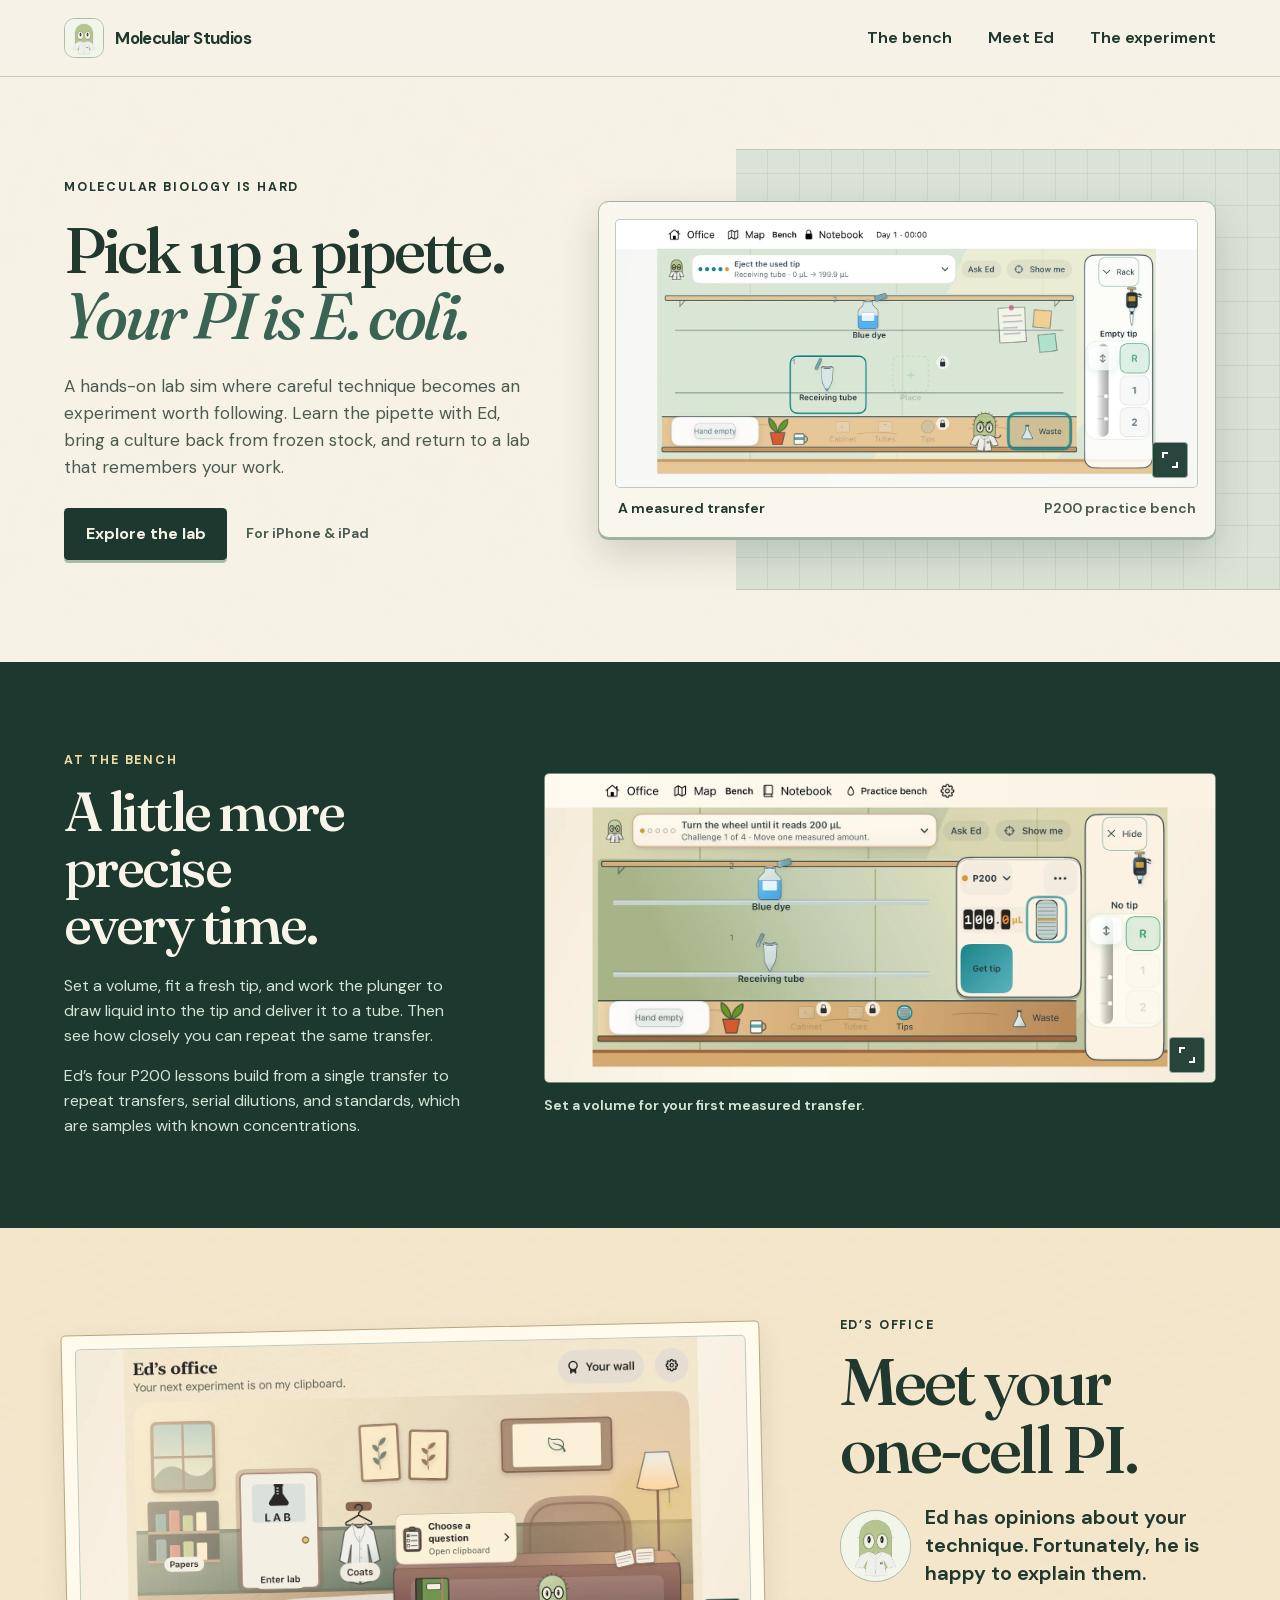
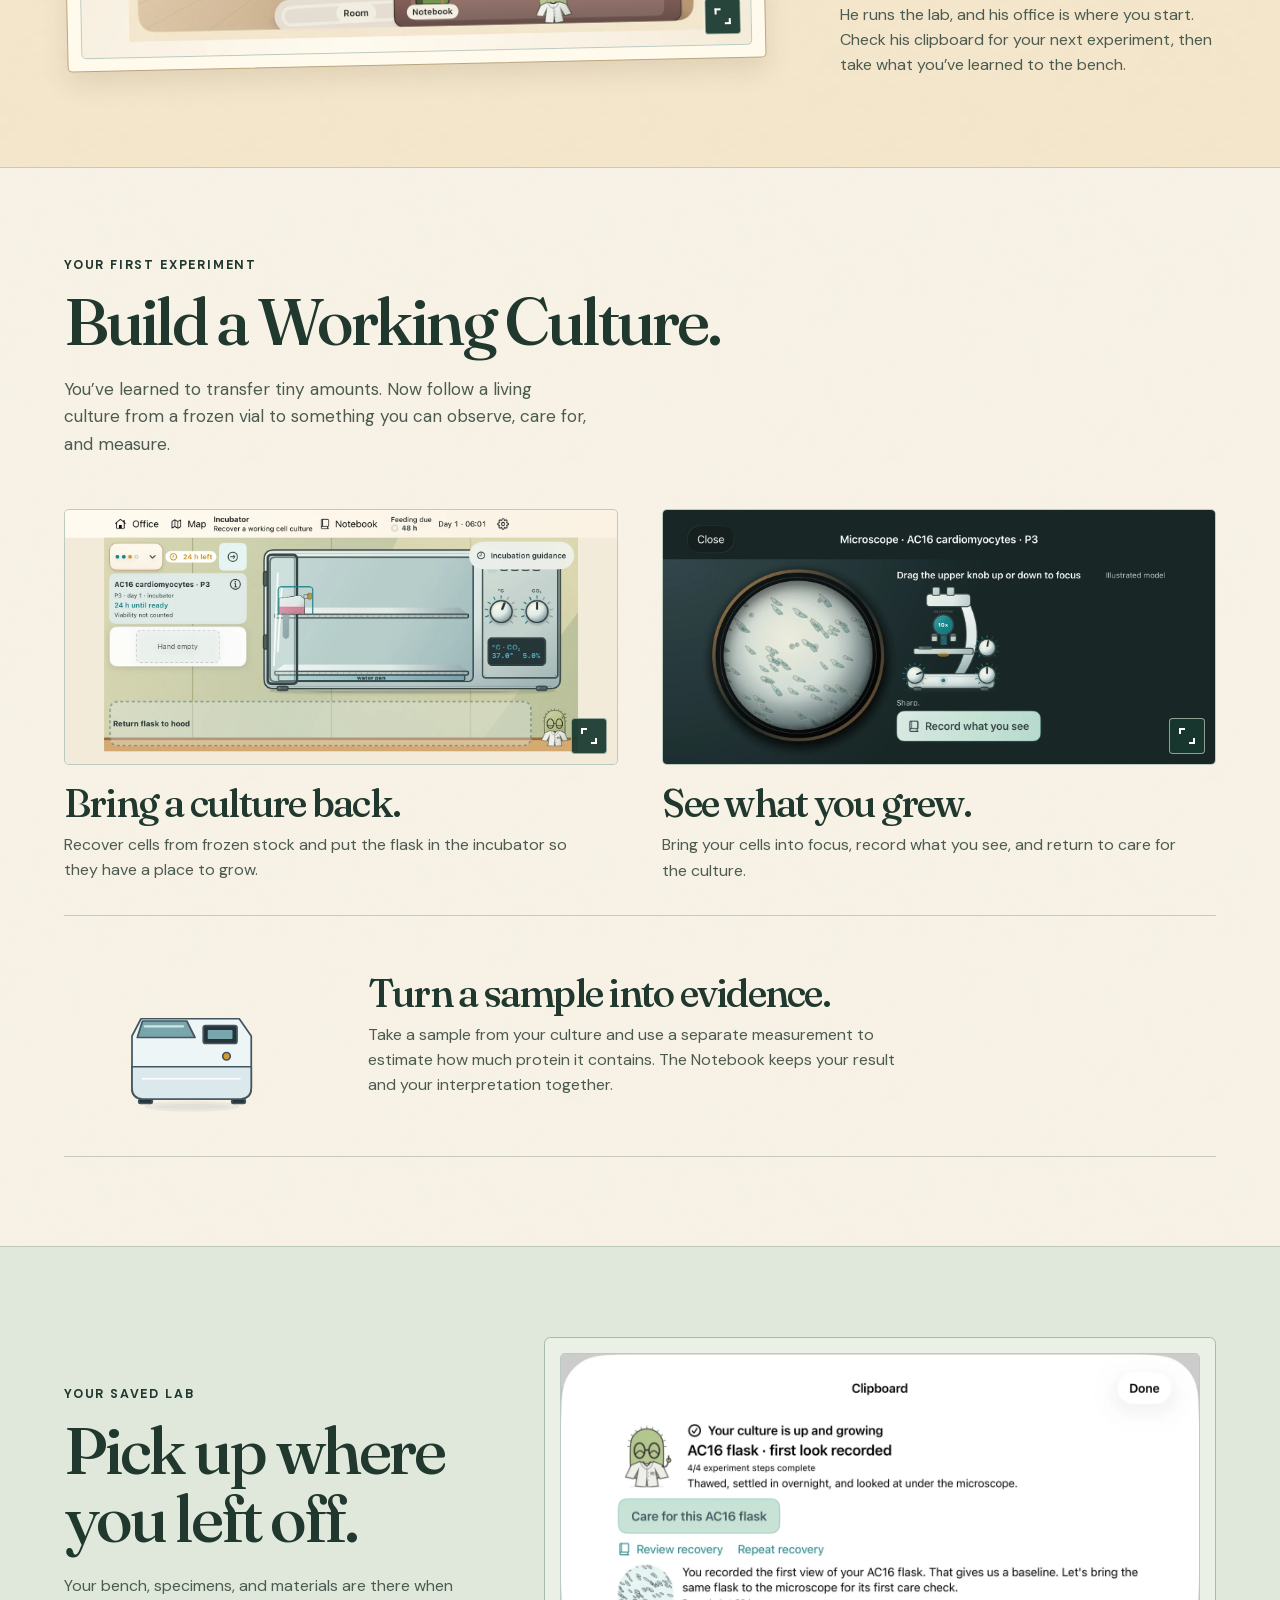
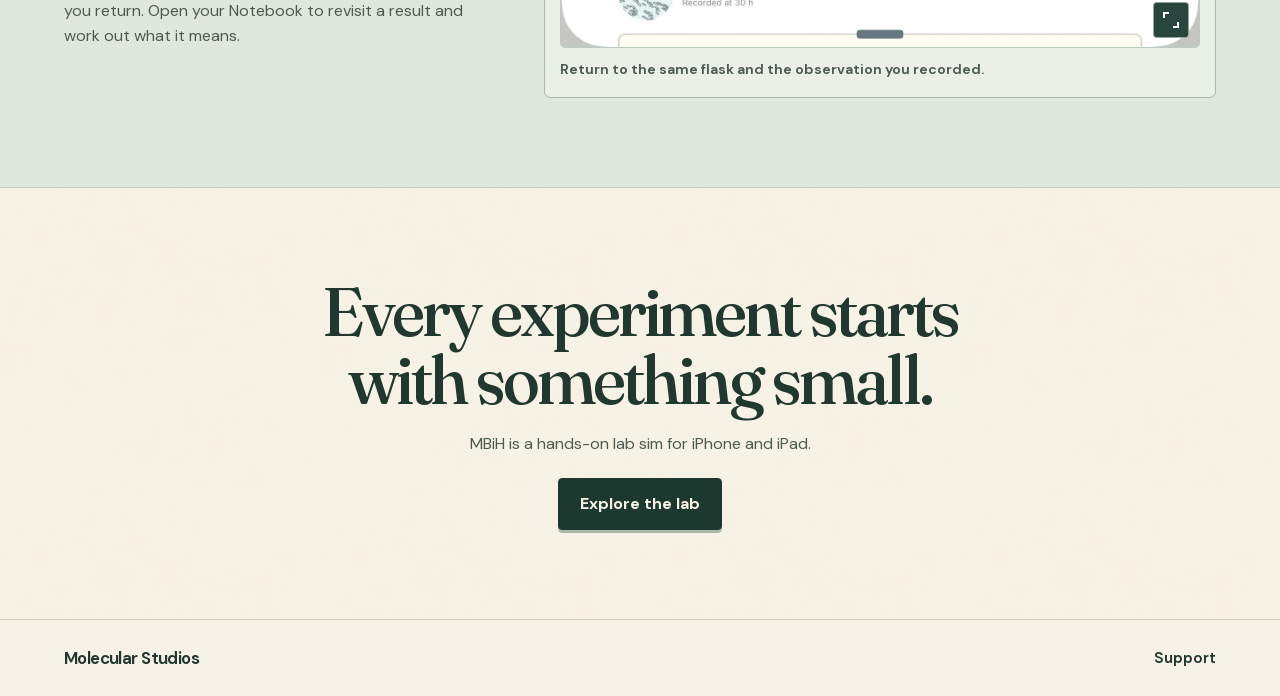
==== index.html @ f118ce56 "Publish Molecular Studios product and support pages" ====
<!doctype html>
<html lang="en">
<head>
  <meta charset="utf-8">
  <meta name="viewport" content="width=device-width, initial-scale=1">
  <meta name="theme-color" content="#f6f2e8">
  <title>Molecular Biology is Hard | Molecular Studios</title>
  <meta name="description" content="Pick up a pipette. Your PI is E. coli. Learn at Ed’s bench, recover a cell culture, and follow your experiment in a hands-on lab sim for iPhone and iPad.">
  <meta property="og:type" content="website">
  <meta property="og:site_name" content="Molecular Studios">
  <meta property="og:title" content="Molecular Biology is Hard">
  <meta property="og:description" content="Pick up a pipette. Your PI is E. coli. A hands-on laboratory sim for iPhone and iPad.">
  <meta property="og:url" content="https://zosimov735.github.io/molecular-studios/">
  <meta property="og:image" content="https://zosimov735.github.io/molecular-studios/assets/share.jpg">
  <meta property="og:image:width" content="1200">
  <meta property="og:image:height" content="630">
  <meta property="og:image:alt" content="Ed, the green bacterium in a lab coat, beside the title Molecular Biology is Hard.">
  <meta name="twitter:card" content="summary_large_image">
  <link rel="canonical" href="https://zosimov735.github.io/molecular-studios/">
  <link rel="icon" href="assets/ed.webp" type="image/webp">
  <link rel="preload" href="assets/fonts/fraunces.woff2" as="font" type="font/woff2" crossorigin>
  <link rel="stylesheet" href="style.css">
  <script src="gallery.js" defer></script>
</head>
<body>
  <a class="skip" href="#main">Skip to content</a>
  <header class="site-header" id="top">
    <div class="wrap header-inner">
      <a class="studio" href="#top">
        <img src="assets/ed.webp" width="40" height="40" alt="">
        <span>Molecular Studios</span>
      </a>
      <nav aria-label="Page sections">
        <a href="#bench">The bench</a>
        <a href="#ed">Meet Ed</a>
        <a href="#experiment">The experiment</a>
      </nav>
    </div>
  </header>

  <main id="main">
    <section class="hero paper" aria-labelledby="hero-title">
      <div class="wrap hero-layout">
        <div class="hero-copy">
          <p class="eyebrow product-name">Molecular Biology is Hard</p>
          <h1 id="hero-title">Pick up a pipette.<br><em>Your PI is <i>E. coli.</i></em></h1>
          <p class="lead">A hands-on lab sim where careful technique becomes an experiment worth following. Learn the pipette with Ed, bring a culture back from frozen stock, and return to a lab that remembers your work.</p>
          <div class="hero-actions">
            <a class="button" href="#bench">Explore the lab</a>
            <span class="platform">For iPhone &amp; iPad</span>
          </div>
        </div>
        <figure class="hero-media">
          <div class="hero-mount">
            <a class="shot" data-enlarge="Pipette transfer" href="assets/transfer.webp" aria-label="Enlarge pipette transfer screenshot">
              <img src="assets/transfer.webp" width="1550" height="713" fetchpriority="high" alt="The attached pipette tip is empty after a transfer, and the receiving tube holds blue dye. The lesson reports how much liquid reached the tube.">
              <span class="expand-mark" aria-hidden="true"></span>
            </a>
            <figcaption><span>A measured transfer</span><span>P200 practice bench</span></figcaption>
          </div>
        </figure>
      </div>
    </section>

    <section class="bench chapter" id="bench" aria-labelledby="bench-title">
      <div class="wrap bench-layout">
        <div class="bench-copy">
          <p class="eyebrow">At the bench</p>
          <h2 id="bench-title">A little more precise every time.</h2>
          <p>Set a volume, fit a fresh tip, and work the plunger to draw liquid into the tip and deliver it to a tube. Then see how closely you can repeat the same transfer.</p>
          <p>Ed’s four P200 lessons build from a single transfer to repeat transfers, serial dilutions, and standards, which are samples with known concentrations.</p>
        </div>
        <figure class="bench-media">
          <a class="shot" data-enlarge="P200 practice bench" href="assets/lesson.webp" aria-label="Enlarge P200 practice bench screenshot">
            <img src="assets/lesson.webp" width="1550" height="713" loading="lazy" alt="The first guided P200 lesson highlights the volume wheel beside the plunger, a bottle of blue dye, and the receiving tube.">
            <span class="expand-mark" aria-hidden="true"></span>
          </a>
          <figcaption>Set a volume for your first measured transfer.</figcaption>
        </figure>
      </div>
    </section>

    <section class="ed chapter paper" id="ed" aria-labelledby="ed-title">
      <div class="wrap ed-layout">
        <div class="ed-copy">
          <p class="eyebrow">Ed’s office</p>
          <h2 id="ed-title">Meet your<br> one-cell PI.</h2>
          <div class="ed-intro">
            <img src="assets/ed.webp" width="80" height="80" loading="lazy" alt="">
            <p>Ed has opinions about your technique. Fortunately, he is happy to explain them.</p>
          </div>
          <p>He runs the lab, and his office is where you start. Check his clipboard for your next experiment, then take what you’ve learned to the bench.</p>
        </div>
        <figure class="office-media">
          <a class="shot" data-enlarge="Ed’s office" href="assets/office.webp" aria-label="Enlarge Ed’s office screenshot">
            <img src="assets/office.webp" width="1550" height="713" loading="lazy" alt="Ed in his glasses and lab coat in front of his desk, with a warmly lit lamp, a clipboard and the door to the lab nearby.">
            <span class="expand-mark" aria-hidden="true"></span>
          </a>
        </figure>
      </div>
    </section>

    <section class="experiment chapter paper" id="experiment" aria-labelledby="experiment-title">
      <div class="wrap">
        <div class="experiment-intro">
          <p class="eyebrow">Your first experiment</p>
          <h2 id="experiment-title">Build a Working Culture.</h2>
          <p>You’ve learned to transfer tiny amounts. Now follow a living culture from a frozen vial to something you can observe, care for, and measure.</p>
        </div>
        <ol class="experiment-steps">
          <li>
            <figure>
              <a class="shot" data-enlarge="Culture incubator" href="assets/recovery.webp" aria-label="Enlarge culture incubator screenshot">
                <img src="assets/recovery.webp" width="1550" height="713" loading="lazy" alt="A pink culture flask rests on the shelf inside the in-game incubator.">
                <span class="expand-mark" aria-hidden="true"></span>
              </a>
            </figure>
            <h3>Bring a culture back.</h3>
            <p>Recover cells from frozen stock and put the flask in the incubator so they have a place to grow.</p>
          </li>
          <li>
            <figure>
              <a class="shot" data-enlarge="Microscope view" href="assets/microscopy.webp" aria-label="Enlarge microscope screenshot">
                <img src="assets/microscopy.webp" width="1550" height="713" loading="lazy" alt="The in-game microscope shows illustrated cells in a circular field of view beside the focus controls.">
                <span class="expand-mark" aria-hidden="true"></span>
              </a>
            </figure>
            <h3>See what you grew.</h3>
            <p>Bring your cells into focus, record what you see, and return to care for the culture.</p>
          </li>
          <li class="measurement">
            <figure class="instrument">
              <img src="assets/spectrophotometer.svg" width="240" height="156" loading="lazy" alt="An illustration of the game’s spectrophotometer with its sample compartment open.">
            </figure>
            <div>
              <h3>Turn a sample into evidence.</h3>
              <p>Take a sample from your culture and use a separate measurement to estimate how much protein it contains. The Notebook keeps your result and your interpretation together.</p>
            </div>
          </li>
        </ol>
      </div>
    </section>

    <section class="return chapter" aria-labelledby="return-title">
      <div class="wrap return-layout">
        <div>
          <p class="eyebrow">Your saved lab</p>
          <h2 id="return-title">Pick up where<br> you left off.</h2>
          <p>Your bench, specimens, and materials are there when you return. Open your Notebook to revisit a result and work out what it means.</p>
        </div>
        <figure>
          <a class="shot" data-enlarge="Saved culture" href="assets/saved-culture.webp" aria-label="Enlarge saved culture screenshot">
            <img src="assets/saved-culture.webp" width="1440" height="662" loading="lazy" alt="Ed’s clipboard shows a saved AC16 flask and its first recorded microscope observation, with an option to continue caring for the flask.">
            <span class="expand-mark" aria-hidden="true"></span>
          </a>
          <figcaption>Return to the same flask and the observation you recorded.</figcaption>
        </figure>
      </div>
    </section>

    <section class="closing paper" aria-labelledby="closing-title">
      <div class="wrap">
        <h2 id="closing-title">Every experiment starts<br> with something small.</h2>
        <p>MBiH is a hands-on lab sim for iPhone and iPad.</p>
        <a class="button" href="#bench">Explore the lab</a>
      </div>
    </section>
  </main>

  <footer class="site-footer">
    <div class="wrap footer-inner">
      <a class="studio" href="#top">Molecular Studios</a>
      <nav class="footer-links" aria-label="Studio pages"><a href="support/">Support</a></nav>
    </div>
  </footer>

  <dialog class="gallery" id="gallery" aria-labelledby="gallery-title">
    <div class="gallery-toolbar">
      <h2 id="gallery-title">Gameplay screenshot</h2>
      <button class="gallery-zoom" type="button" aria-pressed="false" aria-controls="gallery-view">Actual size</button>
      <button class="gallery-close" type="button" autofocus>Close</button>
    </div>
    <div class="gallery-view" id="gallery-view" role="region" aria-label="Screenshot, scroll in actual size to see more" tabindex="0">
      <img src="assets/transfer.webp" alt="">
    </div>
  </dialog>
</body>
</html>
---- style.css ----
@font-face {
  font-family: Fraunces;
  src: url("assets/fonts/fraunces.woff2") format("woff2");
  font-weight: 500;
  font-display: swap;
}

@font-face {
  font-family: Fraunces;
  src: url("assets/fonts/fraunces-italic.woff2") format("woff2");
  font-weight: 500;
  font-style: italic;
  font-display: swap;
}

@font-face {
  font-family: "DM Sans";
  src: url("assets/fonts/dm-sans.woff2") format("woff2");
  font-weight: 400 700;
  font-display: swap;
}

:root {
  color-scheme: light;
  --paper: #f6f2e8;
  --ink: #20382d;
  --muted: #4b5b50;
  --pine: #1d382e;
  --mint: #c9dbcc;
  --sage: #e0e8dc;
  --brass: #f0daa4;
  --line: #c9cbb9;
  --display: Fraunces, Georgia, serif;
  --body: "DM Sans", system-ui, sans-serif;
  --pad: clamp(1.25rem, 5vw, 5rem);
}

*, *::before, *::after { box-sizing: border-box; }

html { scroll-behavior: smooth; }
body {
  margin: 0;
  background: var(--paper);
  color: var(--ink);
  font: 1rem/1.57 var(--body);
}

h1, h2, h3, p, figure { margin: 0; }
img { display: block; max-width: 100%; height: auto; }
a { color: inherit; }
button { font: inherit; }
:focus-visible { outline: 3px solid #15817c; outline-offset: 5px; }

.wrap { width: min(100% - var(--pad) * 2, 82rem); margin-inline: auto; }
.paper {
  background-color: var(--paper);
  background-image: linear-gradient(#f6f2e8d9, #f6f2e8d9), url("assets/paper.webp");
  background-size: auto, 20rem;
}

.skip {
  position: fixed;
  z-index: 5;
  inset: .5rem auto auto .5rem;
  padding: .65rem 1rem;
  transform: translateY(-150%);
  background: var(--pine);
  color: white;
}
.skip:focus { transform: none; }

.site-header { border-bottom: 1px solid var(--line); }
.header-inner, .footer-inner {
  min-height: 4.75rem;
  display: flex;
  align-items: center;
  justify-content: space-between;
  gap: .5rem 2rem;
}

.studio {
  display: inline-flex;
  align-items: center;
  min-height: 44px;
  gap: .7rem;
  font-weight: 700;
  text-decoration: none;
  letter-spacing: -.035em;
  font-size: 1.06rem;
}

.studio img {
  border: 1px solid #aebda8;
  border-radius: .65rem;
}

.site-header nav { display: flex; gap: clamp(.9rem, 2.8vw, 2.5rem); }
.site-header nav a, .site-footer a {
  display: inline-flex;
  align-items: center;
  min-height: 44px;
  font-weight: 650;
  text-underline-offset: .35em;
  text-decoration: none;
}
.site-header nav a:hover, .site-footer a:hover { text-decoration: underline; }

.eyebrow {
  color: inherit;
  font-size: .78rem;
  font-weight: 700;
  line-height: 1.4;
  letter-spacing: .145em;
  text-transform: uppercase;
}

h1, h2, h3 {
  font-family: var(--display);
  font-weight: 500;
  font-optical-sizing: auto;
  line-height: 1.02;
  letter-spacing: -.045em;
}

h2 { font-size: clamp(2.7rem, 5.2vw, 5.05rem); }
h3 { font-size: clamp(1.85rem, 3.05vw, 3rem); }

.hero {
  position: relative;
  isolation: isolate;
  overflow: clip;
}

.hero::after {
  position: absolute;
  z-index: -1;
  right: -2rem;
  top: 4.5rem;
  bottom: 4.5rem;
  width: 45%;
  background-color: #dbe3d6;
  background-image: repeating-linear-gradient(90deg, transparent 0 31px, #819b892a 31px 32px),
                    repeating-linear-gradient(0deg, transparent 0 31px, #819b892a 31px 32px);
  border-block: 1px solid #bacabc;
  content: "";
}

.hero-layout {
  display: grid;
  grid-template-columns: minmax(0, .87fr) minmax(0, 1.13fr);
  gap: clamp(1.75rem, 4.5vw, 4.25rem);
  align-items: center;
  min-height: 36rem;
  padding-block: clamp(4.25rem, 8vw, 8.6rem);
}

.product-name { margin-bottom: 1.25rem; }
.hero h1 { font-size: clamp(3.15rem, 5.05vw, 5rem); }
.hero h1 em { color: #396453; }
.hero h1 i { font-style: inherit; }
.lead { margin-top: 1.5rem; max-width: 32rem; color: var(--muted); font-size: clamp(1rem, 1.35vw, 1.1875rem); }

.hero-actions {
  display: flex;
  flex-wrap: wrap;
  gap: .65rem 1.15rem;
  align-items: center;
  margin-top: 1.7rem;
}
.platform { color: var(--muted); font-size: .875rem; font-weight: 650; }

.button {
  display: inline-flex;
  justify-content: center;
  align-items: center;
  min-height: 3.2rem;
  padding: .65rem 1.35rem;
  border-radius: .27rem;
  background: var(--pine);
  color: var(--paper);
  font-weight: 700;
  text-decoration: none;
  box-shadow: 0 3px 0 #a8bba8;
  transition: background-color .15s, box-shadow .15s;
}
.button:hover { background-color: #2d5546; box-shadow: 0 3px 0 #6e9981; }

.hero-mount {
  padding: clamp(.55rem, 1.3vw, 1.125rem);
  background: #f9f6ed;
  border: 1px solid #a2b2a4;
  border-radius: .65rem;
  box-shadow: 0 2px 0 #a0ae9e, 0 16px 40px #213d3030;
}

.shot {
  display: block;
  position: relative;
  border: 1px solid #91a49970;
  border-radius: .32rem;
  overflow: hidden;
  background: #dce7df;
}

.shot img { width: 100%; }
.expand-mark {
  display: grid;
  place-items: center;
  width: 2.25rem;
  height: 2.25rem;
  position: absolute;
  inset: auto .6rem .6rem auto;
  color: white;
  background-color: #18382fed;
  border: 1px solid #e3eddd96;
  border-radius: .23rem;
  transition: background-color .15s;
}
.expand-mark::before {
  content: "";
  width: 1rem;
  height: 1rem;
  background:
    linear-gradient(currentColor 0 0) top left / 6px 2px,
    linear-gradient(currentColor 0 0) top left / 2px 6px,
    linear-gradient(currentColor 0 0) bottom right / 6px 2px,
    linear-gradient(currentColor 0 0) bottom right / 2px 6px;
  background-repeat: no-repeat;
}
.shot:hover .expand-mark, .shot:focus-visible .expand-mark { background-color: #387257; }

figcaption { margin-top: .7rem; color: var(--muted); font-size: .875rem; font-weight: 650; }
.hero figcaption {
  display: flex;
  flex-wrap: wrap;
  justify-content: space-between;
  gap: .15rem .75rem;
  margin-top: .6rem;
  padding: 0 .15rem;
}
.hero figcaption span:first-child { color: var(--ink); }

.chapter { padding-block: clamp(3.5rem, 7vw, 7rem); }
.chapter h2 { margin-block: .85rem 1.25rem; }
.chapter p:not(.eyebrow) { max-width: 33rem; }
.chapter p + p { margin-top: .9rem; }

.bench { color: #f8f4e9; background: var(--pine); }
.bench-layout, .ed-layout, .return-layout {
  display: grid;
  grid-template-columns: minmax(0, .75fr) minmax(0, 1.25fr);
  gap: clamp(1.75rem, 6vw, 6rem);
  align-items: center;
}
.bench .eyebrow { color: var(--brass); }
.bench p:not(.eyebrow), .bench figcaption { color: #d4e3d7; }
.bench .shot { border-color: #759184; }
.bench :focus-visible { outline-color: var(--brass); }
.bench h2 { font-size: clamp(2.6rem, 4.35vw, 4.3rem); text-wrap: balance; }

.ed {
  background-color: #f0e2c6;
  background-image: linear-gradient(#f0e2c6b8, #f0e2c6b8), url("assets/paper.webp");
  border-bottom: 1px solid #d6c6a7;
}

.ed-layout { grid-template-columns: minmax(0, 1.3fr) minmax(0, .7fr); }
.ed-copy { grid-column: 2; grid-row: 1; }
.office-media {
  grid-column: 1;
  grid-row: 1;
  transform: rotate(-1.25deg);
  border: 1px solid #b9a67f;
  padding: clamp(.5rem, 1vw, .9rem);
  border-radius: .3rem;
  background: #fffaeb;
  box-shadow: 0 12px 26px #62442920;
}
.ed-intro {
  display: flex;
  align-items: center;
  gap: .85rem;
  margin-bottom: .9rem;
  font-size: clamp(1.1rem, 1.55vw, 1.35rem);
  font-weight: 650;
  line-height: 1.4;
}
.ed-intro img {
  flex: none;
  width: clamp(3.1rem, 5.6vw, 5rem);
  aspect-ratio: 1;
  border: 1px solid #a6b6a1;
  border-radius: 50%;
}
.ed-copy > p:last-child { color: var(--muted); }

.experiment-intro { margin-bottom: clamp(1.75rem, 4vw, 3.5rem); }
.experiment-intro p:last-child { color: var(--muted); font-size: 1.08rem; }
.experiment-steps {
  display: grid;
  grid-template-columns: repeat(2, minmax(0, 1fr));
  gap: 2rem clamp(1.25rem, 3.5vw, 3.5rem);
  margin: 0;
  padding: 0;
  list-style: none;
}
.experiment-steps figure { margin-bottom: 1.2rem; }
.experiment-steps h3 + p { margin-block: .55rem 0; color: var(--muted); }
.measurement {
  grid-column: 1 / -1;
  display: grid;
  grid-template-columns: minmax(8rem, 16rem) minmax(0, 1fr);
  align-items: center;
  gap: clamp(1rem, 4vw, 3rem);
  padding-block: 1.5rem;
  border-block: 1px solid var(--line);
}
.experiment-steps .instrument { margin: 0; }
.instrument img { margin-inline: auto; width: min(100%, 12rem); }

.return {
  background: var(--sage);
  border-block: 1px solid #bdc9ba;
}
.return p:not(.eyebrow) { color: var(--muted); }
.return figure { padding: clamp(.5rem, 1.2vw, 1rem); border: 1px solid #a7b9aa; background: #eaf0e6; border-radius: .4rem; }

.closing {
  text-align: center;
  padding-block: clamp(3.5rem, 7vw, 6rem);
}
.closing h2 { font-size: clamp(2.5rem, 5.25vw, 4.75rem); }
.closing p { margin-top: 1rem; color: var(--muted); }
.closing .button { margin-top: 1.4rem; }

.site-footer { border-top: 1px solid var(--line); }
.site-footer a { font-size: .92rem; }
.site-footer .studio { font-size: 1.05rem; }
.footer-links { display: flex; flex-wrap: wrap; gap: .25rem 1.25rem; }

.info-page {
  max-width: 49rem;
  min-height: 70vh;
  padding-block: clamp(2.75rem, 7vw, 6rem);
}
.info-page h1 { margin-block: .8rem 1.2rem; font-size: clamp(3rem, 7vw, 5rem); }
.info-page h2 { margin-block: 2rem .55rem; font-size: clamp(1.6rem, 3.5vw, 2.35rem); }
.info-page p { max-width: 65ch; }
.info-page p + p { margin-top: .75rem; }
.info-page .button { margin-top: 1.2rem; }
.support-address { margin-top: .8rem; overflow-wrap: anywhere; }

.gallery-open { overflow: hidden; }
.gallery {
  color: var(--ink);
  width: min(96vw, 92rem);
  max-width: none;
  max-height: 94dvh;
  padding: .65rem;
  margin: auto;
  border: 1px solid #789184;
  border-radius: .45rem;
  background: var(--paper);
}
.gallery::backdrop { background: #142e27d9; }
.gallery-toolbar {
  display: flex;
  align-items: center;
  flex-wrap: wrap;
  gap: .5rem;
  padding: .15rem .3rem .65rem;
}
.gallery-toolbar h2 {
  flex: 1 1 11rem;
  margin: 0;
  letter-spacing: 0;
  font: 700 1rem/1.25 var(--body);
}
.gallery-toolbar button {
  cursor: pointer;
  padding: .4rem .75rem;
  min-height: 44px;
  border: 1px solid #a4b4a5;
  border-radius: .25rem;
  background: var(--sage);
  color: var(--ink);
  font-size: .9rem;
  font-weight: 700;
}
.gallery-toolbar button:hover { background: #c4d9cb; }
.gallery-zoom { min-width: 7rem; }
.gallery-view {
  overflow: auto;
  overscroll-behavior: contain;
  max-height: calc(94dvh - 7rem);
  background: #dce7df;
  border-radius: .2rem;
}
.gallery-view img {
  width: auto;
  max-height: calc(94dvh - 7rem);
  margin: 0 auto;
  object-fit: contain;
}
.actual-size .gallery-view img { max-width: none; max-height: none; }

@media (max-width: 54rem) {
  .hero-layout { gap: 1.75rem; }
  .hero h1 { font-size: clamp(2.6rem, 5.6vw, 3.4rem); }
  .hero::after { width: 44%; }
  .bench-layout, .return-layout { grid-template-columns: minmax(0, .85fr) minmax(0, 1.15fr); }
}

@media (min-width: 44.01rem) and (max-width: 54rem) {
  .hero-layout {
    grid-template-columns: minmax(0, 1fr);
    min-height: 0;
    gap: 1.6rem;
    padding-block: 3rem;
  }
  .hero-copy {
    display: grid;
    grid-template-columns: minmax(0, 1.1fr) minmax(0, .9fr);
    align-items: start;
    gap: .85rem 1.25rem;
  }
  .hero-copy .product-name { grid-column: 1 / -1; margin-bottom: 0; }
  .hero-copy .lead { margin: 0; }
  .hero-actions { grid-column: 2; margin-top: 0; }
  .hero::after { inset: auto 0 0; width: auto; height: 13rem; border-bottom: 0; }
  .ed-layout { grid-template-columns: minmax(0, 1.1fr) minmax(0, .9fr); gap: 2rem; }
}

@media (max-width: 44rem) {
  .hero-layout, .bench-layout, .ed-layout, .return-layout { grid-template-columns: minmax(0, 1fr); }
  .hero-layout { padding-block: 2.5rem 2.65rem; min-height: 0; }
  .hero::after { inset: auto 0 0; width: auto; height: 10.25rem; border-bottom: 0; }
  .hero h1 { font-size: clamp(2.75rem, 10.4vw, 4.2rem); }
  .lead, .hero-actions { margin-top: 1.1rem; }
  .product-name { margin-bottom: .8rem; }
  .header-inner { min-height: 0; padding-block: .55rem; flex-wrap: wrap; gap: .15rem 1.25rem; }
  .site-header nav { gap: 1.15rem; }
  .site-header nav a { font-size: .85rem; }
  .studio img { width: 34px; height: 34px; }
  .ed-copy, .office-media { grid-column: auto; grid-row: auto; }
  .ed-copy h2 { text-wrap: balance; }
  .ed-copy h2 br, .return h2 br { display: none; }
  .office-media { transform: none; }
  .experiment-steps { grid-template-columns: minmax(0, 1fr); gap: 1.7rem; }
  .experiment-steps figure { margin-bottom: .75rem; }
  .measurement { grid-template-columns: minmax(5.5rem, 7.3rem) minmax(0, 1fr); gap: .95rem; }
  .closing h2 br { display: none; }
}

@media (max-width: 26rem) {
  .site-header nav { justify-content: space-between; width: 100%; gap: .55rem; }
  .site-header nav a { min-height: 44px; }
  .platform { font-size: .825rem; }
  .expand-mark { inset: auto .3rem .3rem auto; width: 1.75rem; height: 1.75rem; }
  .gallery-toolbar { gap: .35rem; }
  .gallery-toolbar h2 { flex-basis: 7rem; }
  .measurement { grid-template-columns: minmax(0, 1fr); }
  .instrument img { margin-inline: 0; width: 7rem; }
}

@media (prefers-reduced-motion: reduce) {
  html { scroll-behavior: auto; }
  *, *::before, *::after { transition: none !important; }
}
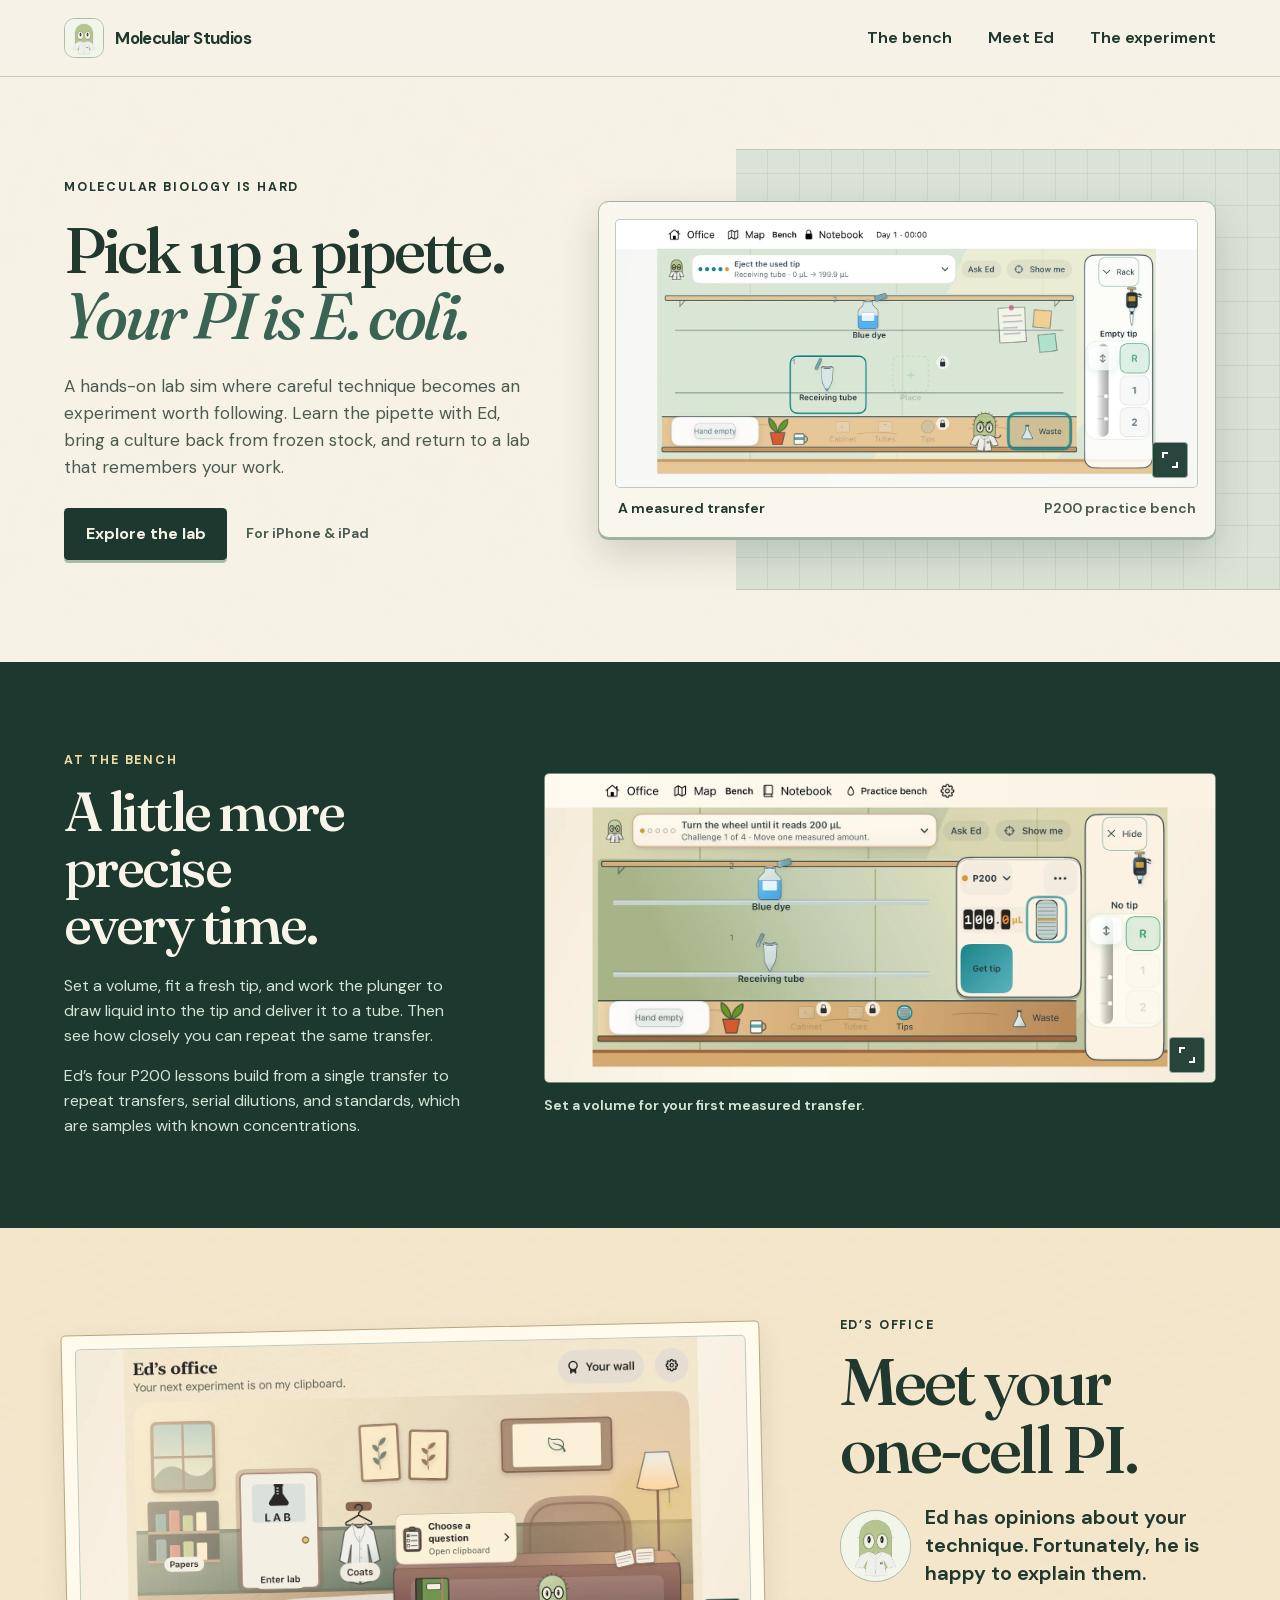
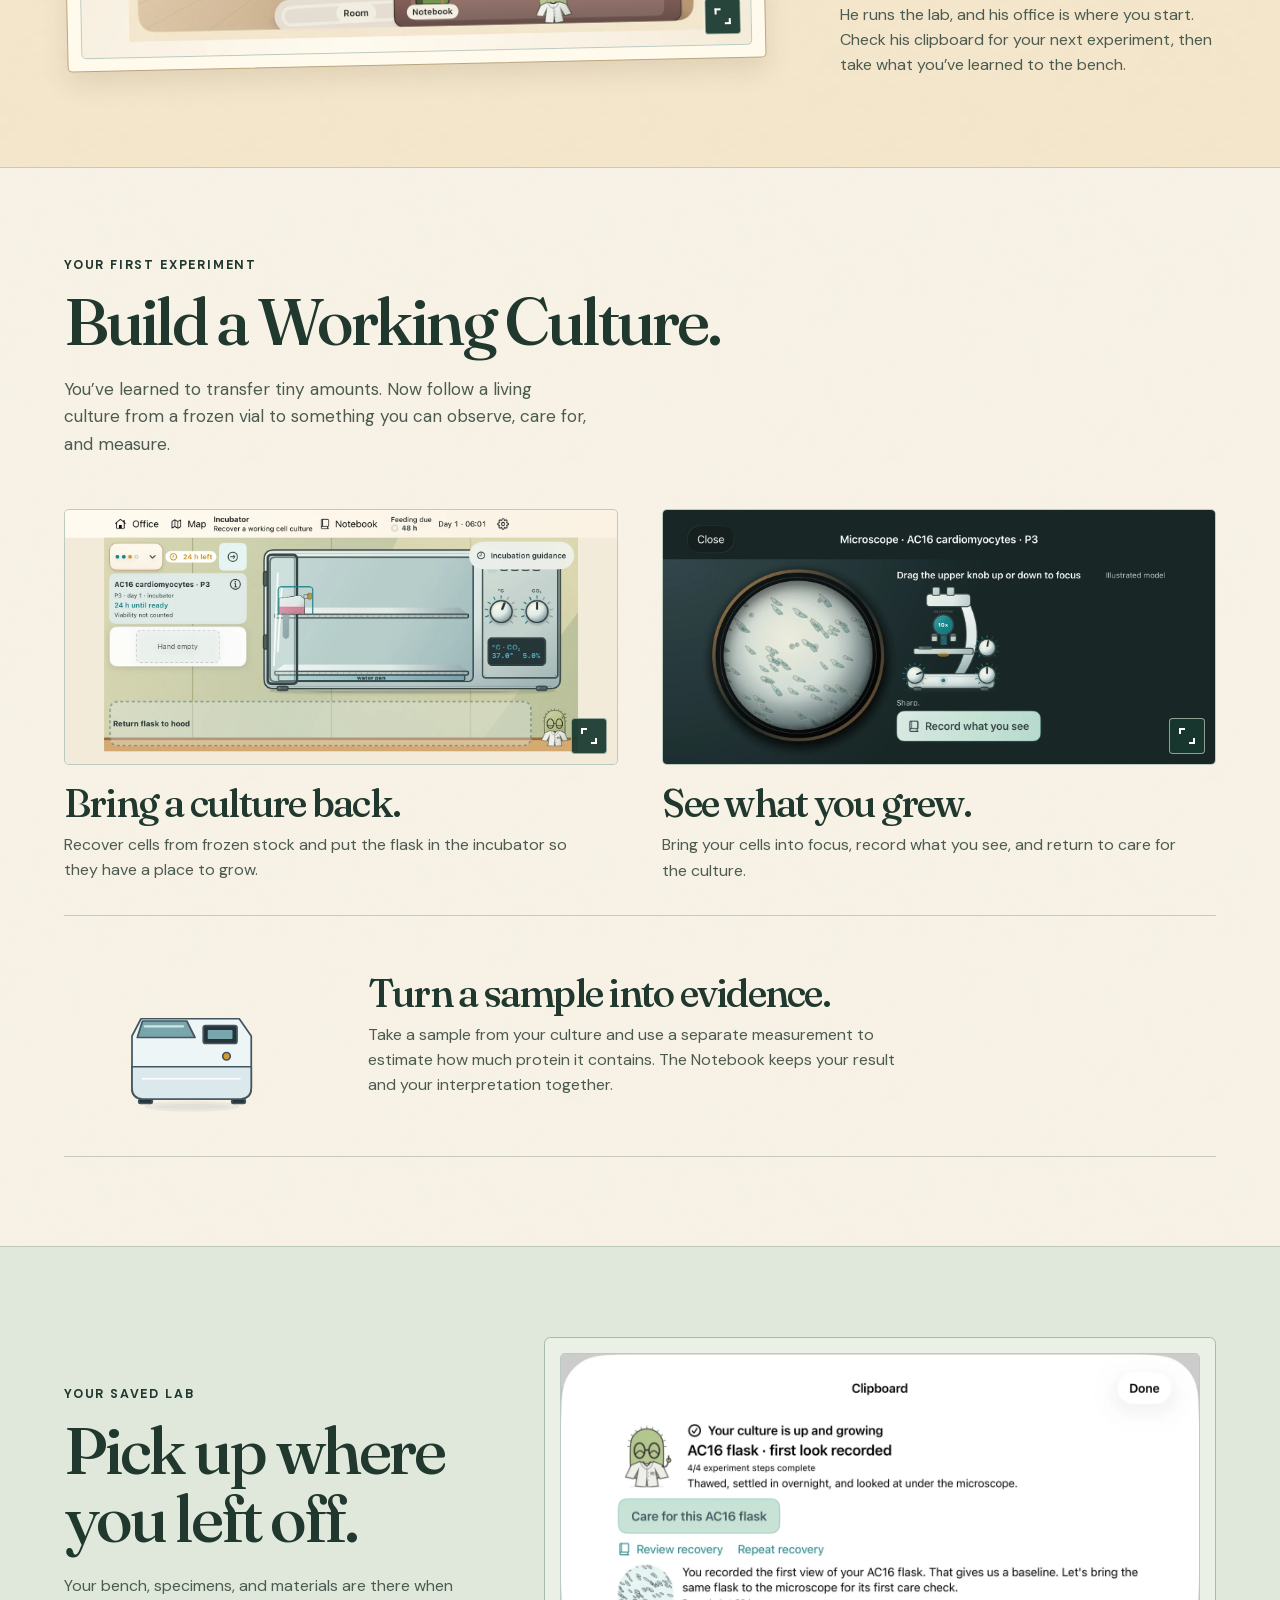
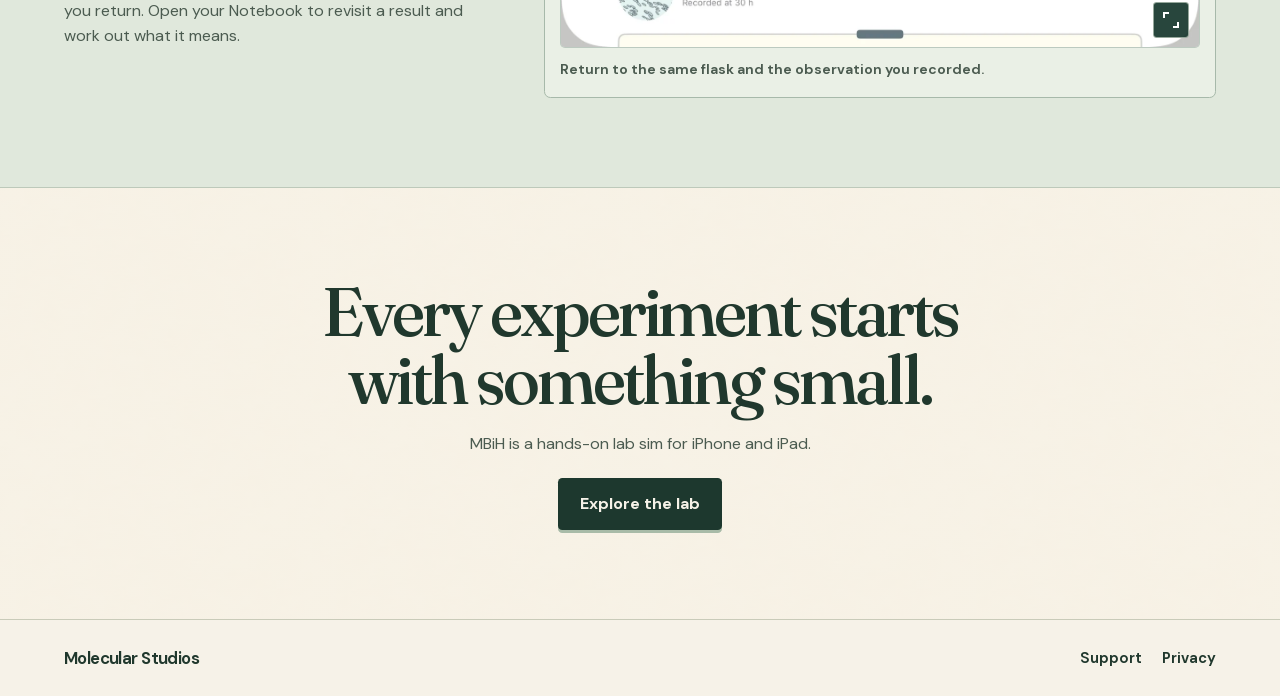
==== commit d1def2f1: "Publish MBiH privacy policy and deletion contact" ====
--- a/index.html
+++ b/index.html
@@ -170,7 +170,7 @@
   <footer class="site-footer">
     <div class="wrap footer-inner">
       <a class="studio" href="#top">Molecular Studios</a>
-      <nav class="footer-links" aria-label="Studio pages"><a href="support/">Support</a></nav>
+      <nav class="footer-links" aria-label="Studio pages"><a href="support/">Support</a><a href="privacy/">Privacy</a></nav>
     </div>
   </footer>
 
